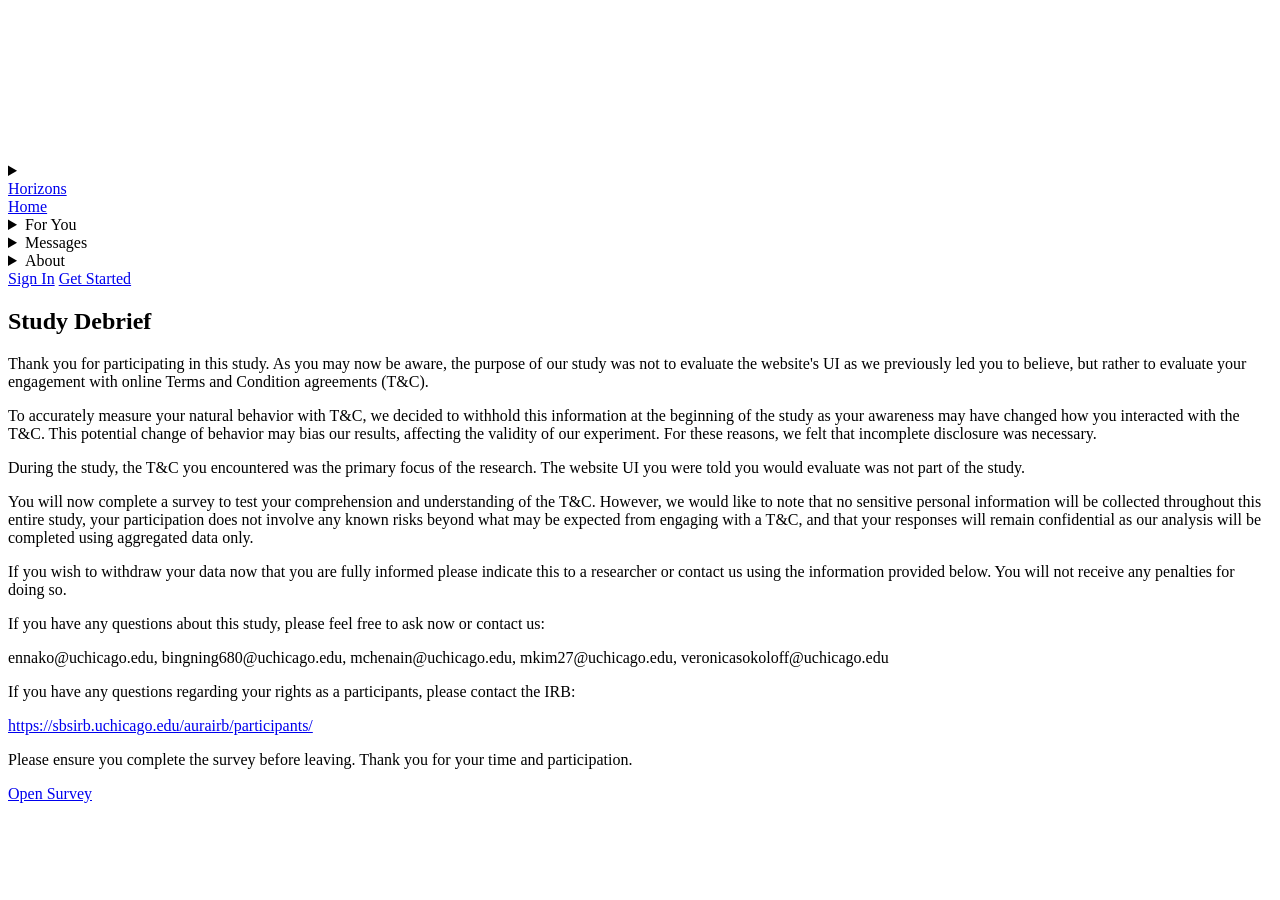
==== link.html @ cdb4c55c "form" ====
<!DOCTYPE html>
<html lang="en">

<head>
  <meta charset="UTF-8" />
  <meta name="viewport" content="width=device-width, initial-scale=1.0" />
  <title>Next Page</title>
  <link rel="stylesheet" href="styles.css" />
</head>

<body>
  <div id="cosmicBackground" class="cosmic-background" aria-hidden="true">
    <div class="stars"></div>
    <div class="stars-highlights"></div>
    <div class="planets" data-count="5"></div>
    <div class="planets-2" data-count="50"></div>
    <div class="startails" data-count="201"></div>
    <div class="scene">
      <div class="sun"></div>
      <div class="planet"></div>
      <div class="planet-2"></div>
      <div class="planet-3"></div>
      <div class="planet-4"></div>
      <div class="planet-6"></div>
      <div class="planet-5">
        <div class="structure-1"></div>
        <div class="structure-2"></div>
        <div class="structure-3"></div>
      </div>
      <div class="human">
        <div class="neck"></div>
        <div class="head"></div>
        <div class="body">
          <div class="shoulder"></div>
          <div class="back"></div>
          <div class="hip">
            <div class="center"></div>
          </div>
        </div>
        <div class="leg left">
          <div class="knee"></div>
          <div class="lower"></div>
        </div>
        <div class="leg right">
          <div class="knee"></div>
          <div class="lower"></div>
        </div>
        <div class="arm left">
          <div class="hand"></div>
        </div>
        <div class="arm right">
          <div class="hand"></div>
        </div>
      </div>
      <div class="human shadow">
        <div class="neck"></div>
        <div class="head"></div>
        <div class="body">
          <div class="shoulder"></div>
          <div class="back"></div>
          <div class="hip">
            <div class="center"></div>
          </div>
        </div>
        <div class="leg left">
          <div class="knee"></div>
          <div class="lower"></div>
        </div>
        <div class="leg right">
          <div class="knee"></div>
          <div class="lower"></div>
        </div>
        <div class="arm left">
          <div class="hand"></div>
        </div>
        <div class="arm right">
          <div class="hand"></div>
        </div>
      </div>
      <div class="cuboid">
        <div class="top">
          <div class="outline"></div>
          <div class="outline"></div>
          <div class="outline"></div>
          <div class="outline"></div>
        </div>
        <div class="front"></div>
        <div class="right"></div>
      </div>
    </div>
    <div class="highlight"></div>
    <div class="color-filter"></div>
    <svg class="cosmic-filter" xmlns="http://www.w3.org/2000/svg">
      <filter id="stars">
        <feTurbulence baseFrequency="0.275"></feTurbulence>
        <feColorMatrix values="0 0 0 9 -5
                    0 0 0 9 -4
                    0 0 0 9 -5
                    0 0 0 0 1"></feColorMatrix>
      </filter>
      <filter id="stars-highlights">
        <feTurbulence baseFrequency="0.675"></feTurbulence>
        <feColorMatrix values="0 0 0 9 -5
                    0 0 0 9 -4
                    0 0 0 9 -5
                    0 0 0 0 1"></feColorMatrix>
      </filter>
      <filter id="planet-structure">
        <feTurbulence baseFrequency="0.195"></feTurbulence>
        <feColorMatrix values="0 0 0 1 -9
                    0 0 0 9 -1.5
                    0 0 0 2 -6
                    0 0 0 0 1"></feColorMatrix>
      </filter>
    </svg>
  </div>

  <header class="site-header">
    <div class="site-header-inner">
      <div class="site-header-left">
        <details class="mobile-navigation">
          <summary class="mobile-navigation-toggle" aria-label="Open navigation menu">
            <span></span>
            <span></span>
            <span></span>
          </summary>
          <div class="mobile-navigation-panel">
            <a href="#" class="mobile-navigation-link"><span class="nav-gradient-text">Home</span></a>

            <div class="mobile-navigation-section">
              <p class="mobile-navigation-heading"><span class="nav-gradient-text">For You</span></p>
              <a href="#" class="mobile-navigation-link"><span class="nav-gradient-text">Easter Eggs</span></a>
              <a href="#" class="mobile-navigation-link"><span class="nav-gradient-text">Documentation</span></a>
              <a href="#" class="mobile-navigation-link"><span class="nav-gradient-text">Templates</span></a>
            </div>

            <div class="mobile-navigation-section">
              <p class="mobile-navigation-heading"><span class="nav-gradient-text">Messages</span></p>
              <a href="#" class="mobile-navigation-link"><span class="nav-gradient-text">You're a taxi.</span></a>
              <a href="#" class="mobile-navigation-link"><span class="nav-gradient-text">No brain rot here. Cause I will skibidi rizz other brain rot words</span></a>
              <a href="#" class="mobile-navigation-link"><span class="nav-gradient-text">I'm excited to announce that I will be working at Mickey Mouse Clubhouse this summer</span></a>
              <a href="#" class="mobile-navigation-link"><span class="nav-gradient-text">My mom is kinda homeless</span></a>
            </div>

            <div class="mobile-navigation-section">
              <p class="mobile-navigation-heading"><span class="nav-gradient-text">About</span></p>
              <a href="#" class="mobile-navigation-link"><span class="nav-gradient-text">Cookie Monster</span></a>
              <a href="#" class="mobile-navigation-link"><span class="nav-gradient-text">Son I'm Crine</span></a>
              <a href="#" class="mobile-navigation-link"><span class="nav-gradient-text">Megamind</span></a>
            </div>
          </div>
        </details>

        <a href="#" class="site-logo"><span class="nav-gradient-text">Horizons</span></a>

        <nav class="desktop-navigation" aria-label="Primary navigation">
          <a href="#" class="navigation-link"><span class="nav-gradient-text">Home</span></a>

          <details class="navigation-dropdown">
            <summary class="navigation-trigger"><span class="nav-gradient-text">For You</span></summary>
            <div class="navigation-panel navigation-panel-description">
              <a href="#" class="navigation-card">
                <span class="navigation-card-title">Easter Eggs</span>
                <span class="navigation-card-description">There are no easter eggs in this application, go away.</span>
              </a>
              <a href="#" class="navigation-card">
                <span class="navigation-card-title">Documentation</span>
                <span class="navigation-card-description">There is not much to learn really.</span>
              </a>
              <a href="#" class="navigation-card">
                <span class="navigation-card-title">Templates</span>
                <span class="navigation-card-description">Shoutout 21st.dev and codepen for background UI
                  inspiration!</span>
              </a>
            </div>
          </details>

          <details class="navigation-dropdown">
            <summary class="navigation-trigger"><span class="nav-gradient-text">Messages</span></summary>
            <div class="navigation-panel navigation-panel-vertical">
              <a href="#" class="navigation-card">
                <span class="navigation-card-title">You're a taxi.</span>
              </a>
              <a href="#" class="navigation-card">
                <span class="navigation-card-title">No brain rot here. Cause I will skibidi rizz other brain rot
                  words</span>
              </a>
              <a href="#" class="navigation-card">
                <span class="navigation-card-title">I'm excited to announce that I will be working at Mickey Mouse
                  Clubhouse this summer</span>
              </a>
              <a href="#" class="navigation-card">
                <span class="navigation-card-title">My mom is kinda homeless</span>
              </a>
            </div>
          </details>

          <details class="navigation-dropdown">
            <summary class="navigation-trigger"><span class="nav-gradient-text">About</span></summary>
            <div class="navigation-panel navigation-panel-icon">
              <a href="#" class="navigation-card navigation-card-icon">
                <span class="navigation-card-symbol">🍪</span>
                <span class="navigation-card-title">Cookie Monster</span>
              </a>
              <a href="#" class="navigation-card navigation-card-icon">
                <span class="navigation-card-symbol">😭</span>
                <span class="navigation-card-title">Son I'm Crine</span>
              </a>
              <a href="#" class="navigation-card navigation-card-icon">
                <span class="navigation-card-symbol">🧠</span>
                <span class="navigation-card-title">Megamind</span>
              </a>
            </div>
          </details>
        </nav>
      </div>

      <div class="site-header-right">
        <a href="#" class="header-action header-action-secondary"><span class="nav-gradient-text">Sign In</span></a>
        <a href="#" class="header-action header-action-primary"><span>Get Started</span></a>
      </div>
    </div>
  </header>

  <main class="page-wrapper">
    <section class="content-card second-page debrief-card">
      <h1>Study Debrief</h1>
      <p>
        Thank you for participating in this study. As you may now be aware, the purpose of our
        study was not to evaluate the website's UI as we previously led you to believe, but
        rather to evaluate your engagement with online Terms and Condition agreements (T&amp;C).
      </p>
      <p>
        To accurately measure your natural behavior with T&amp;C, we decided to withhold this
        information at the beginning of the study as your awareness may have changed how you
        interacted with the T&amp;C. This potential change of behavior may bias our results,
        affecting the validity of our experiment. For these reasons, we felt that incomplete
        disclosure was necessary.
      </p>
      <p>
        During the study, the T&amp;C you encountered was the primary focus of the research. The
        website UI you were told you would evaluate was not part of the study.
      </p>
      <p>
        You will now complete a survey to test your comprehension and understanding of the T&amp;C.
        However, we would like to note that no sensitive personal information will be collected
        throughout this entire study, your participation does not involve any known risks beyond
        what may be expected from engaging with a T&amp;C, and that your responses will remain
        confidential as our analysis will be completed using aggregated data only.
      </p>
      <p>
        If you wish to withdraw your data now that you are fully informed please indicate this to
        a researcher or contact us using the information provided below. You will not receive any
        penalties for doing so.
      </p>
      <p>
        If you have any questions about this study, please feel free to ask now or contact us:
      </p>
      <p class="contact-line">
        ennako@uchicago.edu, bingning680@uchicago.edu, mchenain@uchicago.edu, mkim27@uchicago.edu,
        veronicasokoloff@uchicago.edu
      </p>
      <p>
        If you have any questions regarding your rights as a participants, please contact the
        IRB:
      </p>
      <p class="contact-line">
        <a class="inline-text-link" href="https://sbsirb.uchicago.edu/aurairb/participants/" target="_blank"
          rel="noopener noreferrer">
          https://sbsirb.uchicago.edu/aurairb/participants/
        </a>
      </p>
      <p>Please ensure you complete the survey before leaving. Thank you for your time and participation.</p>
      <a class="primary-link"
        href="https://docs.google.com/forms/d/e/1FAIpQLSdFH65s2Tv7H8bmhKfwXR2Yf7Ht1kdsTFJBsW1dng1e1Vuc5w/viewform?usp=publish-editor"
        target="_blank" rel="noopener noreferrer">
        Open Survey
      </a>
    </section>
  </main>

  <script src="script.js"></script>
</body>

</html>
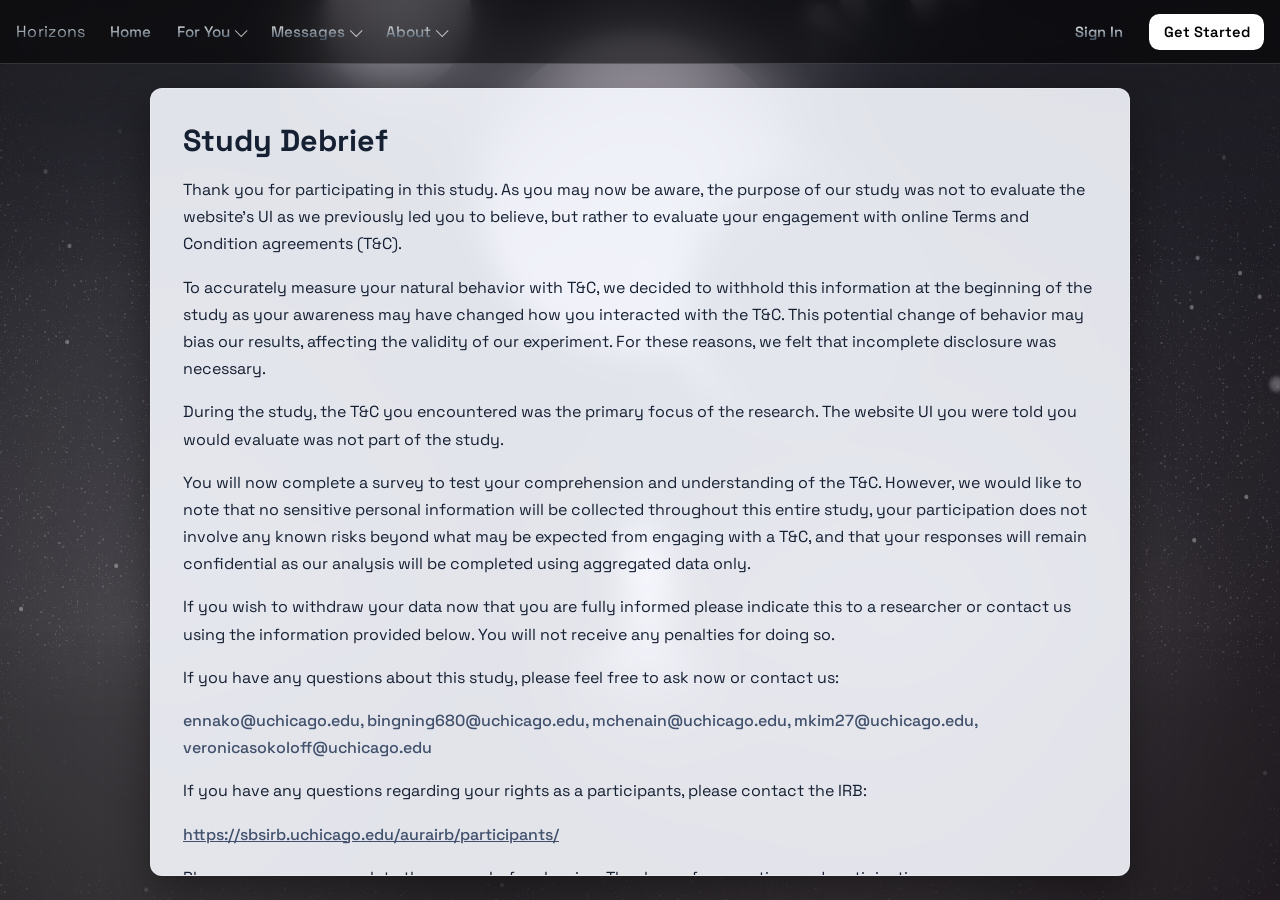
==== commit ce606502: "script" ====
--- a/link.html
+++ b/link.html
@@ -279,7 +279,7 @@
     </section>
   </main>
 
-  <script src="script.js"></script>
+  <script src="script.js?v=visual-condition-1"></script>
 </body>
 
 </html>
--- a/styles.css
+++ b/styles.css
@@ -0,0 +1,1601 @@
+@import url("https://fonts.googleapis.com/css2?family=Space+Grotesk:wght@300;400;500;600;700&display=swap");
+
+:root {
+  --page-background-color: #050816;
+  --card-background-color: rgba(247, 249, 255, 0.9);
+  --card-border-color: rgba(255, 255, 255, 0.24);
+  --card-shadow-color: rgba(0, 0, 0, 0.42);
+  --text-color: #162033;
+  --muted-text-color: #41506c;
+  --field-border-color: rgba(57, 72, 102, 0.28);
+  --field-background-color: rgba(255, 255, 255, 0.95);
+  --button-background-color: rgba(255, 255, 255, 0.9);
+  --button-border-color: rgba(29, 39, 61, 0.7);
+  --button-hover-color: #dce8ff;
+  --focus-outline-color: #9fd0ff;
+  --header-height: 4rem;
+  --spacing-medium: 1rem;
+  --spacing-large: 1.5rem;
+  --corner-radius: 12px;
+  --header-text-gradient: linear-gradient(180deg, #ffffff 0%, #38495a 100%);
+  --content-card-maximum-width: 900px;
+  --terms-document-desktop-minimum-height: 20rem;
+  --terms-document-mobile-minimum-height: 16rem;
+  --terms-document-maximum-height: 44rem;
+  --terms-symbol-key-width: 18rem;
+  --terms-symbol-icon-size: 2.75rem;
+}
+
+* {
+  box-sizing: border-box;
+}
+
+html {
+  overflow-x: hidden;
+}
+
+body {
+  margin: 0;
+  font-family: "Space Grotesk", "Segoe UI", sans-serif;
+  min-height: 100vh;
+  min-height: 100dvh;
+  color: var(--text-color);
+  position: relative;
+  overflow-x: hidden;
+  overflow-y: auto;
+  background: var(--page-background-color);
+}
+
+.cosmic-background *,
+.cosmic-background *::before,
+.cosmic-background *::after {
+  box-sizing: border-box;
+}
+
+.cosmic-filter {
+  position: absolute;
+  width: 0;
+  height: 0;
+}
+
+.site-header {
+  position: relative;
+  z-index: 20;
+  height: var(--header-height);
+  border-bottom: 1px solid rgba(255, 255, 255, 0.16);
+  background: rgba(0, 0, 0, 0.52);
+  backdrop-filter: blur(8px);
+  color: #ffffff;
+}
+
+.terms-page-locked .site-header {
+  pointer-events: none;
+  background: rgba(0, 0, 0, 0.52);
+}
+
+.site-header-inner {
+  display: flex;
+  align-items: center;
+  justify-content: space-between;
+  gap: 1rem;
+  max-width: 100%;
+  height: 100%;
+  padding: 0 1rem;
+}
+
+.site-header-left,
+.site-header-right {
+  display: flex;
+  align-items: center;
+  gap: 0.75rem;
+}
+
+.site-header-left {
+  min-width: 0;
+}
+
+.site-logo,
+.navigation-link,
+.navigation-trigger,
+.header-action,
+.mobile-navigation-link {
+  color: #ffffff;
+  text-decoration: none;
+  font-family: "Space Grotesk", "Segoe UI", sans-serif;
+  font-weight: 300;
+}
+
+.nav-gradient-text {
+  display: inline-block;
+  background-image: var(--header-text-gradient);
+  background-size: 100% 100%;
+  background-repeat: no-repeat;
+  -webkit-background-clip: text;
+  background-clip: text;
+  -webkit-text-fill-color: transparent;
+}
+
+.site-logo {
+  font-weight: 400;
+  letter-spacing: 0.02em;
+}
+
+.desktop-navigation {
+  display: flex;
+  align-items: center;
+  gap: 0.15rem;
+}
+
+.navigation-link,
+.navigation-trigger {
+  display: inline-flex;
+  align-items: center;
+  gap: 0.35rem;
+  min-height: 2.5rem;
+  padding: 0.5rem 0.75rem;
+  border-radius: 0.55rem;
+  font-size: 0.95rem;
+  font-weight: 500;
+  background: transparent;
+  cursor: pointer;
+  list-style: none;
+  white-space: nowrap;
+}
+
+.navigation-trigger::-webkit-details-marker {
+  display: none;
+}
+
+.navigation-link:hover,
+.navigation-trigger:hover,
+.navigation-dropdown[open] > .navigation-trigger {
+  background: rgba(255, 255, 255, 0.12);
+}
+
+.navigation-dropdown {
+  position: relative;
+}
+
+.navigation-trigger::after {
+  content: "";
+  width: 0.5rem;
+  height: 0.5rem;
+  border-right: 1.5px solid rgba(255, 255, 255, 0.85);
+  border-bottom: 1.5px solid rgba(255, 255, 255, 0.85);
+  transform: rotate(45deg) translateY(-1px);
+  opacity: 0.8;
+}
+
+.navigation-dropdown[open] > .navigation-trigger::after {
+  transform: rotate(225deg) translateY(-1px);
+}
+
+.navigation-panel {
+  position: absolute;
+  top: calc(100% + 0.65rem);
+  left: 0;
+  display: grid;
+  gap: 0.75rem;
+  min-width: 20rem;
+  padding: 1rem;
+  border: 1px solid rgba(255, 255, 255, 0.14);
+  border-radius: 1rem;
+  background: rgba(12, 12, 12, 0.96);
+  box-shadow: 0 20px 45px rgba(0, 0, 0, 0.45);
+}
+
+.navigation-panel-description {
+  width: 24rem;
+}
+
+.navigation-panel-simple,
+.navigation-panel-icon {
+  grid-template-columns: repeat(2, minmax(0, 1fr));
+  width: 22rem;
+}
+
+.navigation-panel-vertical {
+  display: flex;
+  flex-direction: column;
+  width: 11rem;
+}
+
+.navigation-card {
+  display: block;
+  padding: 0.85rem;
+  border-radius: 0.8rem;
+  color: #ffffff;
+  text-decoration: none;
+  background: transparent;
+}
+
+.navigation-card:hover {
+  background: rgba(255, 255, 255, 0.08);
+}
+
+.navigation-card-title {
+  display: block;
+  font-size: 0.94rem;
+  font-weight: 600;
+}
+
+.navigation-panel-vertical .navigation-card-title {
+  overflow: hidden;
+  text-overflow: ellipsis;
+  white-space: nowrap;
+}
+
+.navigation-card-description {
+  display: block;
+  margin-top: 0.35rem;
+  color: rgba(255, 255, 255, 0.7);
+  font-size: 0.86rem;
+  line-height: 1.4;
+}
+
+.navigation-card-icon {
+  display: flex;
+  align-items: center;
+  gap: 0.7rem;
+}
+
+.navigation-card-symbol {
+  flex-shrink: 0;
+  width: 1.2rem;
+  text-align: center;
+  opacity: 0.86;
+}
+
+.header-action {
+  display: inline-flex;
+  align-items: center;
+  justify-content: center;
+  min-height: 2.25rem;
+  padding: 0.55rem 0.9rem;
+  border-radius: 0.65rem;
+  font-size: 0.92rem;
+  font-weight: 600;
+}
+
+.header-action-secondary {
+  background: transparent;
+}
+
+.header-action-secondary:hover {
+  background: rgba(255, 255, 255, 0.12);
+}
+
+.header-action-primary {
+  color: #000000;
+  background: #ffffff;
+}
+
+.header-action-primary:hover {
+  background: #e9e9e9;
+}
+
+.mobile-navigation {
+  display: none;
+  position: relative;
+}
+
+.mobile-navigation-toggle {
+  display: inline-flex;
+  flex-direction: column;
+  justify-content: center;
+  gap: 0.24rem;
+  width: 2.5rem;
+  height: 2.5rem;
+  padding: 0.5rem;
+  border-radius: 0.6rem;
+  cursor: pointer;
+  list-style: none;
+}
+
+.mobile-navigation-toggle::-webkit-details-marker {
+  display: none;
+}
+
+.mobile-navigation-toggle:hover,
+.mobile-navigation[open] .mobile-navigation-toggle {
+  background: rgba(255, 255, 255, 0.12);
+}
+
+.mobile-navigation-toggle span {
+  display: block;
+  width: 100%;
+  height: 2px;
+  background: #ffffff;
+  border-radius: 999px;
+}
+
+.mobile-navigation-panel {
+  position: absolute;
+  top: calc(100% + 0.65rem);
+  left: 0;
+  width: min(16rem, calc(100vw - 2rem));
+  padding: 0.55rem;
+  border: 1px solid rgba(255, 255, 255, 0.14);
+  border-radius: 1rem;
+  background: rgba(12, 12, 12, 0.97);
+  box-shadow: 0 20px 45px rgba(0, 0, 0, 0.45);
+}
+
+.mobile-navigation-section {
+  margin-top: 0.55rem;
+  padding-top: 0.55rem;
+  border-top: 1px solid rgba(255, 255, 255, 0.1);
+}
+
+.mobile-navigation-heading {
+  margin: 0 0 0.3rem;
+  padding: 0 0.55rem;
+  color: rgba(255, 255, 255, 0.78);
+  font-family: "Space Grotesk", "Segoe UI", sans-serif;
+  font-weight: 300;
+  font-size: 0.72rem;
+  letter-spacing: 0.08em;
+  text-transform: uppercase;
+}
+
+.mobile-navigation-link {
+  display: block;
+  padding: 0.7rem 0.55rem;
+  border-radius: 0.7rem;
+  font-size: 0.95rem;
+}
+
+.mobile-navigation-link:hover {
+  background: rgba(255, 255, 255, 0.08);
+}
+
+.page-wrapper {
+  display: flex;
+  align-items: center;
+  justify-content: center;
+  min-height: calc(100vh - var(--header-height));
+  min-height: calc(100dvh - var(--header-height));
+  padding: var(--spacing-large);
+  position: relative;
+  z-index: 10;
+}
+
+.content-card {
+  width: 100%;
+  max-width: var(--content-card-maximum-width);
+  background: var(--card-background-color);
+  padding: var(--spacing-large);
+  border-radius: var(--corner-radius);
+  border: 1px solid var(--card-border-color);
+  box-shadow: 0 16px 42px var(--card-shadow-color);
+  backdrop-filter: blur(14px);
+  overflow: hidden;
+}
+
+.terms-page-card {
+  padding-left: 0;
+  padding-right: 0;
+}
+
+.terms-layout {
+  display: grid;
+  grid-template-columns: var(--terms-symbol-key-width) minmax(0, var(--content-card-maximum-width));
+  align-items: center;
+  justify-content: center;
+  gap: 1rem;
+  width: 100%;
+  max-width: calc(var(--content-card-maximum-width) + var(--terms-symbol-key-width) + 1rem);
+}
+
+.terms-symbol-key {
+  width: 100%;
+  padding: 1.3rem;
+  border: 1px solid var(--card-border-color);
+  border-radius: var(--corner-radius);
+  background: rgba(247, 249, 255, 0.82);
+  box-shadow: 0 16px 42px rgba(0, 0, 0, 0.28);
+  backdrop-filter: blur(14px);
+}
+
+.terms-symbol-key h2 {
+  margin: 0 0 1rem;
+  color: var(--text-color);
+  font-size: 1.08rem;
+  font-weight: 700;
+}
+
+.terms-symbol-list {
+  display: grid;
+  gap: 0.9rem;
+  margin: 0;
+  padding: 0;
+  list-style: none;
+}
+
+.terms-symbol-item {
+  display: grid;
+  grid-template-columns: var(--terms-symbol-icon-size) minmax(0, 1fr);
+  align-items: center;
+  gap: 0.8rem;
+  min-width: 0;
+  color: var(--muted-text-color);
+  font-size: 1rem;
+  font-weight: 600;
+  line-height: 1.25;
+}
+
+.terms-symbol-item span {
+  min-width: 0;
+  overflow-wrap: anywhere;
+}
+
+.terms-symbol-icon {
+  display: block;
+  width: var(--terms-symbol-icon-size);
+  height: var(--terms-symbol-icon-size);
+  object-fit: contain;
+}
+
+.terms-title-bar {
+  display: flex;
+  align-items: center;
+  min-height: 4.25rem;
+  margin-top: calc(-1 * var(--spacing-large));
+  margin-bottom: 0;
+  padding: 0 1.5rem;
+  border-bottom: 1px solid rgba(57, 72, 102, 0.2);
+  background: linear-gradient(180deg, rgba(255, 255, 255, 0.94) 0%, rgba(237, 242, 252, 0.9) 100%);
+}
+
+.terms-title-bar h1 {
+  margin: 0;
+  font-size: 1.35rem;
+}
+
+.helper-text {
+  margin-top: 0;
+  margin-bottom: var(--spacing-medium);
+  color: var(--muted-text-color);
+  overflow-wrap: anywhere;
+}
+
+.terms-container {
+  width: 100%;
+  max-width: 100%;
+  min-width: 0;
+  height: clamp(
+    var(--terms-document-desktop-minimum-height),
+    62dvh,
+    var(--terms-document-maximum-height)
+  );
+  min-height: var(--terms-document-desktop-minimum-height);
+  border-bottom: 1px solid rgba(57, 72, 102, 0.2);
+  background-color: rgba(255, 255, 255, 0.96);
+  overflow-x: hidden;
+  overflow-y: auto;
+}
+
+.terms-document-state-message {
+  margin: 0;
+  padding: 1rem 1rem 0;
+  color: var(--muted-text-color);
+  font-size: 0.95rem;
+  line-height: 1.5;
+}
+
+.terms-document-state-message[data-state="error"] {
+  color: #7d2434;
+}
+
+.terms-document-viewer {
+  width: 100%;
+  max-width: 100%;
+  min-width: 0;
+  display: flex;
+  flex-direction: column;
+  gap: 1rem;
+  padding: 1rem;
+}
+
+.terms-document-page {
+  width: 100%;
+  display: flex;
+  justify-content: center;
+}
+
+.terms-document-canvas {
+  display: block;
+  width: 100%;
+  max-width: 100%;
+  height: auto;
+  border-radius: 0.4rem;
+  box-shadow: 0 8px 24px rgba(22, 32, 51, 0.12);
+}
+
+.form-layout {
+  display: flex;
+  flex-direction: column;
+  gap: 0.75rem;
+}
+
+.consent-section {
+  padding-left: var(--spacing-large);
+  padding-right: var(--spacing-large);
+  padding-top: var(--spacing-medium);
+}
+
+input[type="text"] {
+  width: 100%;
+  padding: 0.65rem;
+  font-size: 1rem;
+  border: 1px solid var(--field-border-color);
+  border-radius: 8px;
+  background-color: var(--field-background-color);
+  color: var(--text-color);
+}
+
+.button-group {
+  display: flex;
+  gap: 0.75rem;
+}
+
+button,
+.primary-link {
+  padding: 0.6rem 1rem;
+  border-radius: 6px;
+  border: 1px solid var(--button-border-color);
+  background-color: var(--button-background-color);
+  color: var(--text-color);
+  cursor: pointer;
+  text-decoration: none;
+  display: inline-block;
+  transition: background-color 160ms ease, transform 160ms ease, box-shadow 160ms ease;
+}
+
+button:hover:not(:disabled),
+.primary-link:hover {
+  background-color: var(--button-hover-color);
+  transform: translateY(-1px);
+  box-shadow: 0 8px 20px rgba(33, 55, 104, 0.18);
+}
+
+button:focus-visible,
+.primary-link:focus-visible,
+input[type="text"]:focus-visible,
+.terms-container:focus-visible,
+.navigation-link:focus-visible,
+.navigation-trigger:focus-visible,
+.header-action:focus-visible,
+.mobile-navigation-toggle:focus-visible,
+.mobile-navigation-link:focus-visible,
+.site-logo:focus-visible,
+.navigation-card:focus-visible {
+  outline: 3px solid var(--focus-outline-color);
+  outline-offset: 3px;
+}
+
+button:disabled {
+  opacity: 0.5;
+  cursor: not-allowed;
+}
+
+.status-message {
+  min-height: 0;
+  margin: 0;
+}
+
+.status-message:empty {
+  display: none;
+}
+
+.status-message:not(:empty) {
+  min-height: 1.25rem;
+  margin-top: 0.5rem;
+}
+
+@media (max-width: 1100px) {
+  .terms-layout {
+    grid-template-columns: minmax(0, var(--content-card-maximum-width));
+    max-width: var(--content-card-maximum-width);
+    border: 1px solid var(--card-border-color);
+    border-radius: var(--corner-radius);
+    background: var(--card-background-color);
+    box-shadow: 0 16px 42px var(--card-shadow-color);
+    backdrop-filter: blur(14px);
+    overflow: hidden;
+  }
+
+  .terms-symbol-key {
+    order: 1;
+    display: grid;
+    grid-template-columns: auto minmax(0, 1fr);
+    align-items: start;
+    gap: 0.75rem;
+    border: 0;
+    border-bottom: 1px solid rgba(57, 72, 102, 0.2);
+    border-radius: 0;
+    background: rgba(247, 249, 255, 0.72);
+    box-shadow: none;
+    backdrop-filter: none;
+  }
+
+  .terms-symbol-key h2 {
+    margin-bottom: 0;
+    line-height: var(--terms-symbol-icon-size);
+    white-space: nowrap;
+  }
+
+  .terms-symbol-list {
+    grid-template-columns: repeat(2, minmax(0, 1fr));
+    gap: 0.5rem 0.75rem;
+  }
+
+  .terms-page-card {
+    display: contents;
+  }
+
+  .terms-title-bar,
+  .terms-container,
+  .consent-section {
+    grid-column: 1;
+    min-width: 0;
+  }
+
+  .terms-title-bar {
+    order: 2;
+    margin-top: 0;
+  }
+
+  .terms-container {
+    order: 3;
+    border-top: 1px solid rgba(57, 72, 102, 0.2);
+  }
+
+  .consent-section {
+    order: 4;
+  }
+}
+
+@media (max-width: 720px) {
+  .page-wrapper {
+    align-items: stretch;
+    justify-content: flex-start;
+    min-height: calc(100dvh - var(--header-height));
+    padding: 1rem 1rem 2rem;
+  }
+
+  .terms-layout {
+    width: calc(100vw - 2rem);
+    min-width: 0;
+    max-width: calc(100vw - 2rem);
+  }
+
+  .terms-title-bar {
+    width: calc(100vw - 2rem);
+    max-width: calc(100vw - 2rem);
+    padding: 0 1rem;
+  }
+
+  .terms-symbol-key {
+    --terms-symbol-icon-size: 1.75rem;
+    width: calc(100vw - 2rem);
+    max-width: calc(100vw - 2rem);
+    grid-template-columns: 1fr;
+    gap: 0.6rem;
+    padding: 0.75rem 1rem;
+  }
+
+  .terms-symbol-key h2 {
+    line-height: 1.2;
+  }
+
+  .terms-symbol-list {
+    grid-template-columns: repeat(2, minmax(0, 1fr));
+    gap: 0.55rem 0.65rem;
+  }
+
+  .terms-symbol-item {
+    gap: 0.45rem;
+    font-size: 0.7rem;
+  }
+
+  .terms-container {
+    width: 100%;
+    max-width: 100%;
+    height: clamp(
+      var(--terms-document-mobile-minimum-height),
+      54dvh,
+      var(--terms-document-maximum-height)
+    );
+    min-height: var(--terms-document-mobile-minimum-height);
+    overflow-x: auto;
+  }
+
+  .terms-document-page {
+    justify-content: flex-start;
+  }
+
+  .terms-document-canvas {
+    max-width: none;
+  }
+
+  .consent-section {
+    width: calc(100vw - 2rem);
+    max-width: calc(100vw - 2rem);
+    padding-left: 1rem;
+    padding-right: 1rem;
+    padding-top: 1rem;
+    padding-bottom: 2rem;
+  }
+
+  .button-group {
+    flex-direction: column;
+  }
+}
+
+.second-page {
+  text-align: center;
+}
+
+.debrief-card {
+  max-width: 980px;
+  max-height: calc(100vh - var(--header-height) - 3rem);
+  padding: 2rem;
+  overflow-y: auto;
+  text-align: left;
+}
+
+.debrief-card h1 {
+  margin-top: 0;
+  margin-bottom: 1rem;
+  font-size: 1.9rem;
+}
+
+.debrief-card p {
+  margin-top: 0;
+  margin-bottom: 1rem;
+  line-height: 1.7;
+}
+
+.contact-line {
+  color: var(--muted-text-color);
+  font-weight: 500;
+  word-break: break-word;
+}
+
+.inline-text-link {
+  color: inherit;
+}
+
+.debrief-card .primary-link {
+  margin-top: 0.5rem;
+}
+
+.cosmic-background {
+  --color-primary: rgba(220, 219, 219, 0.78);
+  --color-surface: #242425;
+  --time: 24s;
+  position: fixed;
+  inset: 0;
+  z-index: 0;
+  overflow: hidden;
+  pointer-events: none;
+  background-color: var(--color-surface);
+  perspective: 80vmax;
+}
+
+.cosmic-background::before {
+  content: "";
+  position: absolute;
+  inset: 0;
+  z-index: 11;
+  background: rgba(0, 0, 0, 0.1);
+  mask: linear-gradient(black 10%, transparent 30%, transparent 70%, black 80%);
+  backdrop-filter: blur(5vmin) invert(0);
+}
+
+.stars,
+.stars-highlights,
+.planets,
+.planets-2,
+.startails,
+.scene,
+.highlight,
+.color-filter {
+  position: absolute;
+  inset: 0;
+}
+
+.stars::before,
+.stars-highlights::before {
+  content: "";
+  position: absolute;
+  inset: 0;
+  pointer-events: none;
+}
+
+.stars::before {
+  filter: url(#stars) saturate(0) brightness(1.5);
+  opacity: 0.15;
+}
+
+.stars-highlights {
+  opacity: 0.6;
+}
+
+.stars-highlights::before {
+  filter: url(#stars-highlights) saturate(0) brightness(1.5);
+  opacity: 0.2;
+}
+
+.planets div,
+.planets-2 div {
+  position: absolute;
+  width: 1.6vmax;
+  aspect-ratio: 1;
+  border-radius: 50%;
+  opacity: 0.5;
+  filter: blur(0.1rem);
+  background: radial-gradient(
+    90% 90% at 70% 50%,
+    #bbbaba,
+    #888586 38%,
+    #121415 52%,
+    #131617 60%,
+    transparent 82%
+  );
+  transform: translate(
+    calc(var(--position-x) * 100vw),
+    calc(var(--position-y) * 100vh)
+  );
+}
+
+.planets-2 div {
+  width: 0.5vmax;
+  opacity: 0.6;
+  filter: none;
+}
+
+.startails {
+  opacity: 0.6;
+}
+
+.startails div {
+  --travel-distance: 20vmax;
+  position: absolute;
+  width: 0.55vmax;
+  aspect-ratio: 3 / 1;
+  border-radius: 999px;
+  opacity: 0;
+  background: white;
+  box-shadow: none;
+  translate: calc(var(--position-x) * 100vw) calc(var(--position-y) * 100vh);
+}
+
+.scene {
+  display: grid;
+  place-items: center;
+  position: absolute;
+  inset: 0;
+  transform-style: preserve-3d;
+  animation: scene-breathe var(--time) ease-in-out infinite;
+}
+
+@property --moon-angle {
+  syntax: "<angle>";
+  initial-value: 180deg;
+  inherits: true;
+}
+
+@property --space {
+  syntax: "<length>";
+  initial-value: 0;
+  inherits: true;
+}
+
+.scene > div {
+  position: absolute;
+  transform-style: preserve-3d;
+}
+
+.sun {
+  width: 25vmax;
+  aspect-ratio: 1;
+  border-radius: 50%;
+  transform: translateY(-20vmax);
+  background: radial-gradient(circle at 60% 60%, #f6f6f6, #e8dbdd, #d9d9d9);
+  box-shadow: none;
+}
+
+.planet {
+  width: 17vmax;
+  aspect-ratio: 1;
+  border-radius: 50%;
+  background: radial-gradient(90% 90% at 60% 55%, #252525, #2a2f33 52%, #ede9ea 62%);
+  --orbit-radius: 15vmax;
+  --translate-y-position: calc(-10vmax + sin(var(--moon-angle)) * var(--orbit-radius));
+  --translate-z-position: calc(cos(var(--moon-angle)) * var(--orbit-radius) * -1);
+  transform: translateY(var(--translate-y-position)) translateX(10vmax) translateZ(var(--translate-z-position));
+  box-shadow: none;
+  filter: blur(0.05vmax);
+}
+
+.planet-2 {
+  width: 13vmax;
+  aspect-ratio: 1;
+  border-radius: 50%;
+  background: radial-gradient(
+    90% 90% at 60% 55%,
+    #e3e3e3,
+    #d2c6c8 52%,
+    #212528 62%,
+    transparent 82%
+  );
+  --orbit-radius: 2vmax;
+  --translate-y-position: calc(-35vmax + sin(var(--moon-angle)) * var(--orbit-radius));
+  --translate-z-position: calc(cos(var(--moon-angle)) * var(--orbit-radius));
+  transform: translateY(var(--translate-y-position)) translateX(-20vmax) translateZ(var(--translate-z-position));
+}
+
+.planet-3 {
+  width: 2vmax;
+  aspect-ratio: 1;
+  border-radius: 50%;
+  transform: translate(-20vmax, -10vmax);
+  opacity: 0.6;
+  background: radial-gradient(
+    90% 90% at 70% 50%,
+    #eeeeee 16%,
+    #b7aeb0 38%,
+    #3c4144 52%,
+    #2d3134 60%,
+    transparent 82%
+  );
+}
+
+.planet-4 {
+  width: 1vmax;
+  aspect-ratio: 1;
+  border-radius: 50%;
+  transform: translate(-22vmax, -11vmax);
+  opacity: 0.5;
+  background: radial-gradient(
+    90% 90% at 70% 50%,
+    #d0d0d0,
+    #b7aeb0 38%,
+    #121415 52%,
+    #131617 60%,
+    transparent 82%
+  );
+}
+
+.planet-5 {
+  width: 10vmax;
+  aspect-ratio: 1;
+  border-radius: 50%;
+  clip-path: circle();
+  overflow: clip;
+  background: radial-gradient(
+    90% 90% at 30% 55%,
+    #797777,
+    #515051 52%,
+    #212528 62%,
+    transparent 82%
+  );
+  filter: blur(0.03rem);
+  --orbit-radius: 5vmax;
+  --translate-y-position: calc(-35vmax + sin(var(--moon-angle)) * var(--orbit-radius));
+  --translate-z-position: calc(cos(var(--moon-angle)) * var(--orbit-radius));
+  transform: translateY(var(--translate-y-position)) translateX(18vmax) translateZ(var(--translate-z-position));
+}
+
+.planet-5 .structure-1,
+.planet-5 .structure-2,
+.planet-5 .structure-3 {
+  position: absolute;
+  inset: -20vmax;
+  filter: url(#planet-structure) saturate(0);
+}
+
+.planet-5 .structure-1 {
+  opacity: 0.4;
+  transform: scale(4) translateX(1vmax);
+}
+
+.planet-5 .structure-2 {
+  opacity: 0.5;
+  transform: scale(7.5);
+}
+
+.planet-5 .structure-3 {
+  opacity: 0.1;
+  transform: scale(0.2) translateX(1vmax);
+}
+
+.planet-5::after {
+  content: "";
+  position: absolute;
+  inset: 0;
+  background: radial-gradient(circle at 5% 20%, transparent 30%, #171a1c 60%);
+}
+
+.planet-6 {
+  width: 7vmax;
+  aspect-ratio: 1;
+  border-radius: 50%;
+  background: radial-gradient(
+    90% 90% at 30% 55%,
+    #f3ecec,
+    #7a7a7a 52%,
+    #212528 72%,
+    transparent
+  );
+  --orbit-radius: 6vmax;
+  --translate-y-position: calc(-39.6vmax + sin(var(--moon-angle)) * var(--orbit-radius));
+  --translate-z-position: calc(cos(var(--moon-angle)) * var(--orbit-radius));
+  transform: translateY(var(--translate-y-position)) translateX(23vmax) translateZ(var(--translate-z-position));
+  filter: blur(0.06rem);
+  display: grid;
+  place-items: center;
+}
+
+.planet-6::before,
+.planet-6::after {
+  content: "";
+  position: absolute;
+  left: 50%;
+  top: 50%;
+  border-radius: 50%;
+  transform: translate(-50%, -50%) rotate(25deg);
+  clip-path: ellipse(47% 22% at 50% 50%);
+}
+
+.planet-6::before {
+  width: 12vmax;
+  height: 1vmax;
+  border: 1vmax solid #5e5e5e;
+  box-shadow: inset 0 0 1rem black;
+  filter: none;
+  mask: radial-gradient(circle at 50% -20%, transparent 30%, black);
+}
+
+.planet-6::after {
+  width: 12vmax;
+  height: 1vmax;
+  border: 2.6vmax solid #43484c;
+  box-shadow: inset 0 0 1rem black;
+  mask: radial-gradient(circle at 50% -20%, transparent 30%, black);
+}
+
+.human {
+  position: absolute;
+  width: 6vmax;
+  height: 14vmax;
+  display: grid;
+  place-items: center;
+  translate: 0 17vh;
+  z-index: 111;
+}
+
+.human:not(.shadow) {
+  filter: invert(0.04) drop-shadow(0 0 1.5vmax rgba(250, 250, 250, 0.6));
+}
+
+.human > div,
+.human .body > div {
+  position: absolute;
+}
+
+.human .head {
+  width: 1.5vmax;
+  height: 1.6vmax;
+  background: white;
+  border-radius: 50%;
+  translate: 0.2vmax -6.2vmax;
+  rotate: 355deg;
+}
+
+.human .head::before {
+  content: "";
+  position: absolute;
+  width: 0.27vmax;
+  height: 0.7vmax;
+  background: white;
+  border-radius: 50%;
+  translate: 1.19vmax 0.5vmin;
+  rotate: 136deg;
+}
+
+.human .head::after {
+  content: "";
+  position: absolute;
+  width: 1.1vmax;
+  height: 0.9vmax;
+  background: white;
+  border-radius: 50%;
+  translate: 0.45vmax 0.66vmax;
+  rotate: 45deg;
+}
+
+.human .neck {
+  width: 0.8vmax;
+  height: 1.5vmax;
+  background: white;
+  border-radius: 50%;
+  translate: 0.2vmax -5.4vmax;
+}
+
+.human .neck::before {
+  content: "";
+  position: absolute;
+  width: 0.3vmax;
+  height: 1.5vmax;
+  background: white;
+  border-radius: 50%;
+  translate: 0.6vmax 0.4vmax;
+  rotate: 352deg;
+}
+
+.human .body {
+  position: absolute;
+  z-index: 11;
+}
+
+.human .shoulder::before,
+.human .shoulder::after {
+  content: "";
+  position: absolute;
+  width: 1.3vmax;
+  height: 0.5vmax;
+  background: white;
+  border-radius: 50%;
+}
+
+.human .shoulder::before {
+  translate: -1.1vmax -5vmax;
+  rotate: 330deg;
+}
+
+.human .shoulder::after {
+  translate: 0.4vmax -4.9vmax;
+  rotate: 24deg;
+}
+
+.human .back {
+  width: 1.3vmax;
+  height: 4.1vmax;
+  background: rgb(250, 250, 250);
+  border-radius: 20%;
+  translate: -0.2vmax -4.9vmax;
+  rotate: 357deg;
+}
+
+.human .back::before {
+  content: "";
+  position: absolute;
+  width: 2.9vmax;
+  height: 1.5vmax;
+  background: rgb(250, 250, 250);
+  border-radius: 50%;
+  translate: -1.4vmax 0.7vmax;
+  rotate: 69deg;
+  z-index: -1;
+}
+
+.human .back::after {
+  content: "";
+  position: absolute;
+  width: 2.6vmax;
+  height: 1vmax;
+  background: rgb(250, 250, 250);
+  border-radius: 50%;
+  translate: 0.1vmax 1.1vmax;
+  rotate: 96deg;
+}
+
+.human .hip .center {
+  position: absolute;
+  width: 1.6vmax;
+  height: 1.8vmax;
+  background: radial-gradient(white, #f5f5f5);
+  border-radius: 39.6%;
+  translate: -0.3vmax -3vmax;
+  rotate: 267deg;
+  display: grid;
+}
+
+.human .hip::before,
+.human .hip::after {
+  content: "";
+  position: absolute;
+}
+
+.human .hip::before {
+  width: 1.6vmax;
+  height: 2.2vmax;
+  background: radial-gradient(white, #e7e4e4);
+  border-radius: 46.5%;
+  translate: -0.6vmax -2.5vmax;
+  rotate: 8deg;
+}
+
+.human .hip::after {
+  width: 1.3vmax;
+  height: 2.2vmax;
+  background: radial-gradient(white, #f6f5f5);
+  border-radius: 41.1%;
+  translate: 0.3vmax -2.2vmax;
+  rotate: 161deg;
+}
+
+.human .leg.right {
+  position: absolute;
+  width: 1.1vmax;
+  height: 2.9vmax;
+  background: white;
+  border-radius: 50%;
+  translate: 1.2vmax 0.4vmax;
+  rotate: 348deg;
+}
+
+.human .leg.right::after {
+  content: "";
+  position: absolute;
+  width: 0.7vmax;
+  height: 2.9vmax;
+  background: white;
+  border-radius: 50%;
+  translate: 0.5vmax 0.2vmax;
+  rotate: 13deg;
+}
+
+.human .leg.right .knee {
+  position: absolute;
+  height: 1.7vmax;
+  width: 0.75vmax;
+  background: white;
+  border-radius: 39.6%;
+  translate: 0 2.2vmax;
+  rotate: 15deg;
+}
+
+.human .leg.right .lower {
+  position: absolute;
+  height: 3.2vmax;
+  width: 0.8vmax;
+  background: white;
+  border-radius: 50%;
+  translate: -0.3vmax 2.4vmax;
+  rotate: 15deg;
+}
+
+.human .leg.right .lower::before,
+.human .leg.right .lower::after {
+  content: "";
+  position: absolute;
+  background: white;
+}
+
+.human .leg.right .lower::before {
+  width: 0.5vmax;
+  height: 1.5vmax;
+  border-radius: 67.8%;
+  translate: 0.5vmax 2.6vmax;
+  rotate: 66deg;
+}
+
+.human .leg.right .lower::after {
+  width: 0.5vmax;
+  height: 1.5vmax;
+  border-radius: 27.8%;
+  translate: 0.1vmax 2.3vmax;
+  rotate: 0deg;
+}
+
+.human .leg.left {
+  position: absolute;
+  width: 1.1vmax;
+  height: 2.9vmax;
+  background: #f4efef;
+  border-radius: 50%;
+  translate: -0.3vmax 0.4vmax;
+  rotate: 2deg;
+  filter: invert(0.04);
+  z-index: -1;
+}
+
+.human .leg.left::after {
+  content: "";
+  position: absolute;
+  width: 0.7vmax;
+  height: 2.9vmax;
+  background: #f4efef;
+  border-radius: 50%;
+  translate: 0.5vmax 0.2vmax;
+  rotate: 13deg;
+}
+
+.human .leg.left .knee {
+  position: absolute;
+  height: 1.7vmax;
+  width: 0.75vmax;
+  background: #e7e4e4;
+  border-radius: 39.6%;
+  translate: 0 2.2vmax;
+  rotate: 5deg;
+}
+
+.human .leg.left .lower {
+  position: absolute;
+  height: 3.2vmax;
+  width: 0.8vmax;
+  background: #eae6e6;
+  border-radius: 50%;
+  translate: -0.1vmax 1.9vmax;
+  rotate: 5deg;
+}
+
+.human .leg.left .lower::before,
+.human .leg.left .lower::after {
+  content: "";
+  position: absolute;
+  background: #e7e4e4;
+}
+
+.human .leg.left .lower::before {
+  width: 0.5vmax;
+  height: 1.5vmax;
+  border-radius: 67.8%;
+  translate: 0.5vmax 2.6vmax;
+  rotate: 47deg;
+}
+
+.human .leg.left .lower::after {
+  width: 0.5vmax;
+  height: 1.55vmax;
+  border-radius: 27.8%;
+  translate: 0.1vmax 2.3vmax;
+  rotate: 0deg;
+}
+
+.human .arm.right {
+  position: absolute;
+  width: 0.7vmax;
+  height: 2.9vmax;
+  background: white;
+  border-radius: 27.8%;
+  translate: 1.6vmax -3.1vmax;
+  rotate: 346deg;
+}
+
+.human .arm.right::before,
+.human .arm.right::after,
+.human .arm.right .hand,
+.human .arm.right .hand::after {
+  content: "";
+  position: absolute;
+  background: white;
+}
+
+.human .arm.right::before {
+  width: 0.3vmax;
+  height: 2.45vmax;
+  border-radius: 27.8%;
+  translate: 0.3vmax 2.1vmax;
+  rotate: 6deg;
+}
+
+.human .arm.right::after {
+  width: 0.4vmax;
+  height: 2.15vmax;
+  border-radius: 27.8%;
+  translate: 0.1vmax 2.1vmax;
+  rotate: 351deg;
+}
+
+.human .arm.right .hand {
+  position: absolute;
+  width: 0.3vmax;
+  height: 0.85vmax;
+  border-radius: 27.8%;
+  translate: 0.3vmax 3.7vmax;
+  rotate: 353deg;
+}
+
+.human .arm.right .hand::after {
+  width: 0.5vmax;
+  height: 0.55vmax;
+  border-radius: 39.2%;
+  translate: -0.2vmax 0.6vmax;
+  rotate: 65deg;
+}
+
+.human .arm.left {
+  position: absolute;
+  width: 0.7vmax;
+  height: 2.5vmax;
+  background: white;
+  border-radius: 59.8%;
+  translate: -0.9vmax -3.4vmax;
+  rotate: 359deg;
+  filter: invert(0.1);
+  z-index: -2;
+}
+
+.human .arm.left::before,
+.human .arm.left::after,
+.human .arm.left .hand,
+.human .arm.left .hand::after {
+  content: "";
+  position: absolute;
+  background: white;
+}
+
+.human .arm.left::before {
+  width: 0.3vmax;
+  height: 2.45vmax;
+  border-radius: 27.8%;
+  translate: 0.3vmax 1.8vmax;
+  rotate: 6deg;
+}
+
+.human .arm.left::after {
+  width: 0.4vmax;
+  height: 2.15vmax;
+  border-radius: 27.8%;
+  translate: 0.2vmax 2.1vmax;
+  rotate: 351deg;
+}
+
+.human .arm.left .hand {
+  position: absolute;
+  width: 0.3vmax;
+  height: 0.85vmax;
+  border-radius: 27.8%;
+  translate: 0.3vmax 3.7vmax;
+  rotate: 353deg;
+}
+
+.human .arm.left .hand::after {
+  width: 0.5vmax;
+  height: 0.55vmax;
+  border-radius: 39.2%;
+  translate: -0.1vmax 0.2vmax;
+  rotate: 65deg;
+}
+
+.human.shadow {
+  transform: scaleY(-1) translateY(-9vmax);
+  filter: invert(0.2);
+  opacity: 0.5;
+  z-index: 0;
+  mask: linear-gradient(to top, black 25%, transparent 35%);
+}
+
+.human.shadow .leg.left .lower::before,
+.human.shadow .leg.right .lower::before {
+  rotate: 102deg;
+}
+
+.cuboid {
+  --cuboid-size: 8vmax;
+  --cuboid-half-size: calc(var(--cuboid-size) / 2);
+  transform: rotateY(312deg) rotateX(350deg) rotateZ(10deg) translateY(20vh);
+}
+
+.cuboid .top {
+  width: var(--cuboid-size);
+  aspect-ratio: 1;
+  opacity: 0.9;
+  background: linear-gradient(135deg, #e8dbdd, #989699);
+  transform: rotateX(90deg) translateZ(calc(var(--cuboid-half-size) * -1));
+}
+
+.cuboid .front,
+.cuboid .right {
+  position: absolute;
+  width: var(--cuboid-size);
+  aspect-ratio: 1 / 2;
+}
+
+.cuboid .front {
+  opacity: 0.5;
+  background: linear-gradient(#5f595d, transparent 60%);
+  transform: translateZ(var(--cuboid-half-size));
+}
+
+.cuboid .right {
+  opacity: 0.7;
+  background: linear-gradient(#5f595d 10%, transparent 90%);
+  transform: translate3d(var(--cuboid-half-size), 0, 0) rotateY(90deg);
+  mask: radial-gradient(150% 120% at 0% 0%, black, transparent);
+}
+
+.cuboid .outline {
+  position: absolute;
+  --space: 0vmax;
+  --space-half-size: calc(var(--cuboid-size) / 2);
+  --animation-duration: 16s;
+  --initial-space: var(--cuboid-half-size);
+  width: var(--cuboid-size);
+  aspect-ratio: 1;
+  border: 0.0125vmax solid white;
+  opacity: 0;
+  padding: var(--space);
+  box-shadow:
+    inset 0 0 0.5vmax rgba(255, 255, 255, 0.4),
+    0 0 0.5vmax rgba(255, 255, 255, 0.4);
+  translate: calc(-50% + var(--space-half-size)) calc(-50% + var(--space-half-size));
+}
+
+.cuboid .outline:nth-of-type(2) {
+  opacity: 0.15;
+}
+
+.cuboid .outline:nth-of-type(3) {
+  opacity: 0.1;
+}
+
+.cuboid .outline:nth-of-type(4) {
+  opacity: 0.05;
+}
+
+.highlight {
+  background:
+    radial-gradient(50vmin 70vmin at 70% 70%, rgba(255, 255, 255, 0.12), transparent),
+    radial-gradient(40vmin 30vmin at 70% 70%, rgba(255, 255, 255, 0.12), transparent),
+    radial-gradient(40vmin 60vmin at 10% 70%, rgba(255, 255, 255, 0.14), transparent),
+    radial-gradient(80vmin 100vh at 30% 70%, rgba(255, 255, 255, 0.1), transparent);
+  filter: none;
+}
+
+.color-filter {
+  background: conic-gradient(
+    at 50% 60%,
+    rgb(50 56 92 / 27%),
+    rgb(152 75 132 / 7%),
+    rgb(150 75 152 / 4%),
+    rgb(50 56 92 / 27%)
+  );
+  mix-blend-mode: normal;
+}
+
+@keyframes scene-breathe {
+  from {
+    transform: scale(0.9);
+  }
+
+  50% {
+    transform: scale(1);
+  }
+
+  to {
+    transform: scale(0.9);
+  }
+}
+
+
+@media (max-width: 640px) {
+  .desktop-navigation,
+  .site-header-right {
+    display: none;
+  }
+
+  .mobile-navigation {
+    display: block;
+  }
+
+  .content-card {
+    padding: 1.1rem;
+    min-width: 0;
+  }
+
+  .debrief-card {
+    max-height: calc(100vh - var(--header-height) - 2rem);
+    padding: 1.35rem;
+  }
+
+  .button-group {
+    flex-direction: column;
+  }
+}
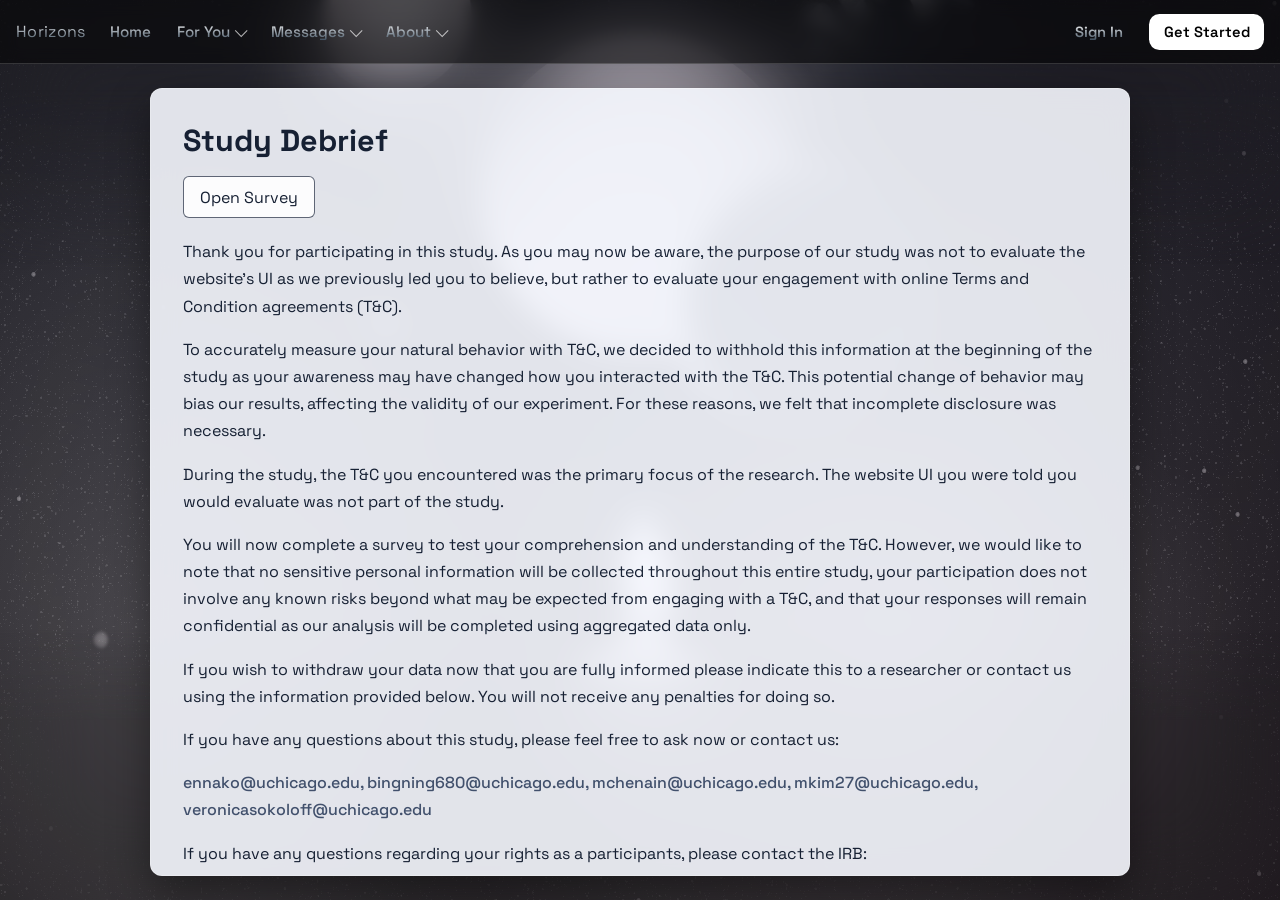
==== commit 3e5450e3: "update tc and button" ====
--- a/link.html
+++ b/link.html
@@ -225,6 +225,11 @@
   <main class="page-wrapper">
     <section class="content-card second-page debrief-card">
       <h1>Study Debrief</h1>
+      <a class="primary-link"
+        href="https://docs.google.com/forms/d/e/1FAIpQLSdFH65s2Tv7H8bmhKfwXR2Yf7Ht1kdsTFJBsW1dng1e1Vuc5w/viewform?usp=publish-editor"
+        target="_blank" rel="noopener noreferrer">
+        Open Survey
+      </a>
       <p>
         Thank you for participating in this study. As you may now be aware, the purpose of our
         study was not to evaluate the website's UI as we previously led you to believe, but
@@ -271,11 +276,6 @@
         </a>
       </p>
       <p>Please ensure you complete the survey before leaving. Thank you for your time and participation.</p>
-      <a class="primary-link"
-        href="https://docs.google.com/forms/d/e/1FAIpQLSdFH65s2Tv7H8bmhKfwXR2Yf7Ht1kdsTFJBsW1dng1e1Vuc5w/viewform?usp=publish-editor"
-        target="_blank" rel="noopener noreferrer">
-        Open Survey
-      </a>
     </section>
   </main>
 
--- a/styles.css
+++ b/styles.css
@@ -768,7 +768,7 @@
 }
 
 .debrief-card .primary-link {
-  margin-top: 0.5rem;
+  margin-bottom: 1.25rem;
 }
 
 .cosmic-background {
